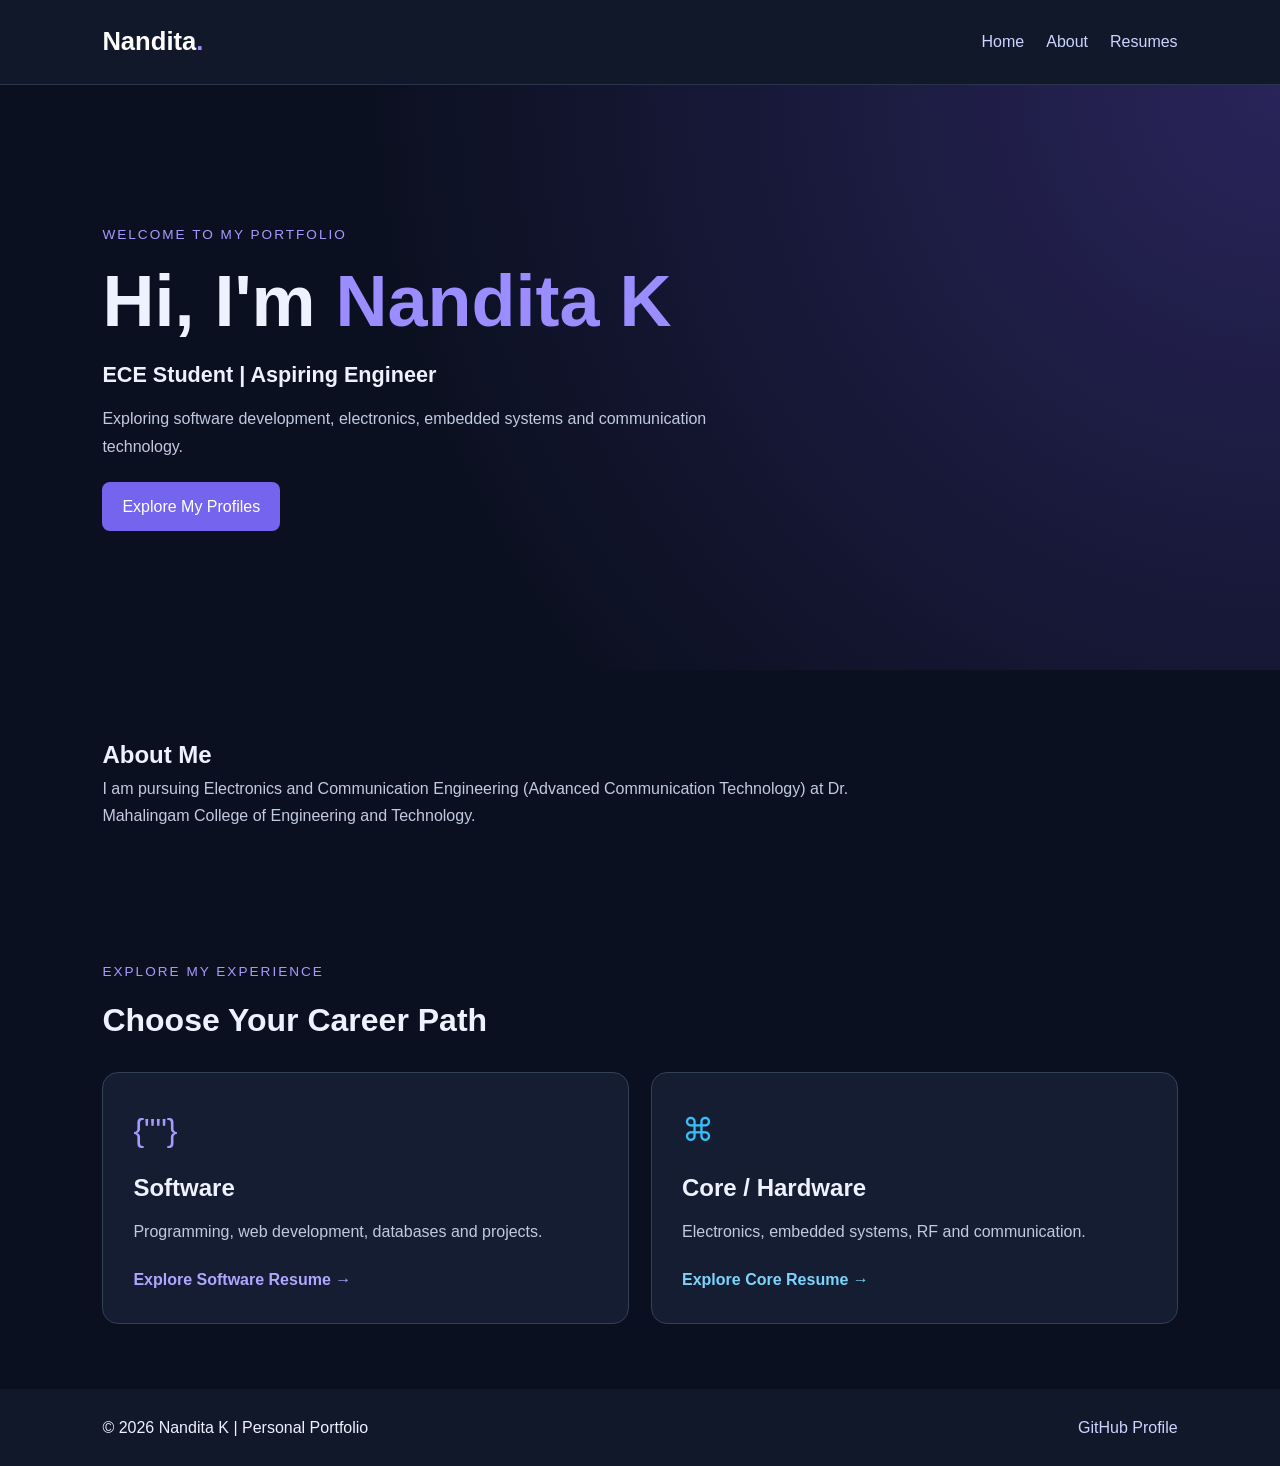
==== index.html @ a0652b92 "Add personal portfolio website" ====
<!DOCTYPE html>
<html lang="en">
<head>
    <meta charset="UTF-8">
    <meta name="viewport" content="width=device-width, initial-scale=1.0">
    <title>Nandita K | Portfolio</title>
    <link rel="stylesheet" href="style.css">
</head>
<body>
    <header class="navbar">
        <a class="logo" href="index.html">Nandita<span>.</span></a>
        <nav>
            <a href="#home">Home</a>
            <a href="#about">About</a>
            <a href="#career">Resumes</a>
        </nav>
    </header>

    <main>
        <section class="hero" id="home">
            <p class="eyebrow">WELCOME TO MY PORTFOLIO</p>
            <h1>Hi, I'm <span>Nandita K</span></h1>
            <h2>ECE Student | Aspiring Engineer</h2>
            <p>
                Exploring software development, electronics,
                embedded systems and communication technology.
            </p>
            <a class="button" href="#career">Explore My Profiles</a>
        </section>

        <section id="about">
            <h2>About Me</h2>
            <p>
                I am pursuing Electronics and Communication Engineering
                (Advanced Communication Technology) at Dr. Mahalingam
                College of Engineering and Technology.
            </p>
        </section>

        <section id="career">
            <p class="eyebrow">EXPLORE MY EXPERIENCE</p>
            <h2>Choose Your Career Path</h2>

            <div class="career-grid">
                <a class="career-card software"
                   href="resumes/software-resume.html">
                    <span class="card-icon">{"</>"}</span>
                    <h3>Software</h3>
                    <p>Programming, web development, databases and projects.</p>
                    <span class="card-link">Explore Software Resume →</span>
                </a>

                <a class="career-card hardware"
                   href="resumes/core-resume.html">
                    <span class="card-icon">⌘</span>
                    <h3>Core / Hardware</h3>
                    <p>Electronics, embedded systems, RF and communication.</p>
                    <span class="card-link">Explore Core Resume →</span>
                </a>
            </div>
        </section>
    </main>

    <footer>
        <p>© 2026 Nandita K | Personal Portfolio</p>
        <a href="https://github.com/Nanditakaruppusamy">
            GitHub Profile
        </a>
    </footer>

    <script src="script.js"></script>
</body>
</html>
---- style.css ----
* {
    margin: 0;
    padding: 0;
    box-sizing: border-box;
}

html {
    scroll-behavior: smooth;
}

body {
    font-family: Arial, sans-serif;
    background: #0b1020;
    color: #eef2ff;
    line-height: 1.7;
}

.navbar {
    display: flex;
    align-items: center;
    justify-content: space-between;
    flex-wrap: wrap;
    gap: 16px;
    padding: 20px 8%;
    background: #11182a;
    border-bottom: 1px solid #29344d;
}

.logo {
    font-size: 1.6rem;
    font-weight: bold;
    color: white;
    text-decoration: none;
}

.logo span, .hero h1 span {
    color: #9b8cff;
}

nav {
    display: flex;
    gap: 22px;
    flex-wrap: wrap;
}

nav a, footer a {
    color: #cbd5ff;
    text-decoration: none;
}

nav a:hover, footer a:hover {
    color: #a69aff;
}

section {
    padding: 65px 8%;
    scroll-margin-top: 20px;
}

.hero {
    min-height: 65vh;
    display: flex;
    flex-direction: column;
    align-items: flex-start;
    justify-content: center;
    background: radial-gradient(circle at top right, #29245a, #0b1020 65%);
}

.eyebrow {
    color: #a69aff;
    letter-spacing: 2px;
    font-size: 0.85rem;
}

.hero h1 {
    font-size: clamp(2.6rem, 7vw, 4.5rem);
    line-height: 1.2;
    margin: 12px 0;
}

.hero h2 {
    font-size: 1.35rem;
    margin-bottom: 12px;
}

.hero p:not(.eyebrow) {
    max-width: 650px;
    color: #c1cbe0;
}

.button {
    display: inline-block;
    margin-top: 22px;
    padding: 11px 20px;
    border-radius: 8px;
    background: #7564ed;
    color: white;
    text-decoration: none;
}

#about > p {
    max-width: 750px;
    color: #c1cbe0;
}

#career > h2 {
    font-size: 2rem;
    margin: 10px 0 25px;
}

.career-grid {
    display: grid;
    grid-template-columns: repeat(2, minmax(0, 1fr));
    gap: 22px;
}

.career-card {
    display: block;
    padding: 30px;
    background: #141d32;
    border: 1px solid #334155;
    border-radius: 16px;
    text-decoration: none;
    color: #eef2ff;
    transition: transform 0.2s, border-color 0.2s;
}

.career-card:hover {
    transform: translateY(-5px);
}

.software:hover {
    border-color: #9b8cff;
}

.hardware:hover {
    border-color: #38bdf8;
}

.card-icon {
    font-size: 2rem;
    color: #a69aff;
}

.hardware .card-icon {
    color: #38bdf8;
}

.career-card h3 {
    font-size: 1.5rem;
    margin: 10px 0;
}

.career-card p {
    color: #c1cbe0;
    margin-bottom: 20px;
}

.card-link {
    color: #b1a6ff;
    font-weight: bold;
}

.hardware .card-link {
    color: #7dd3fc;
}

footer {
    padding: 25px 8%;
    display: flex;
    justify-content: space-between;
    flex-wrap: wrap;
    gap: 12px;
    background: #11182a;
}

@media (max-width: 650px) {
    .career-grid {
        grid-template-columns: 1fr;
    }

    section {
        padding: 45px 6%;
    }
}


.resume {
    max-width: 1000px;
    margin: auto;
}

.resume-header {
    text-align: center;
    border-bottom: 1px solid #334155;
}

.resume-header h1 {
    font-size: clamp(2.4rem, 5vw, 3.5rem);
    margin: 12px 0;
}

.resume-header a {
    color: #a69aff;
}

.resume section > h2 {
    margin-bottom: 18px;
}

.resume-card {
    padding: 22px;
    margin: 15px 0;
    background: #141d32;
    border: 1px solid #334155;
    border-radius: 12px;
}

.resume-card h3 {
    color: #b1a6ff;
    margin-bottom: 8px;
}

.resume ul {
    padding-left: 24px;
}

.resume li {
    margin-bottom: 8px;
}

@media print {
    body {
        background: white;
        color: black;
    }

    .navbar,
    .resume button {
        display: none;
    }

    .resume-card {
        background: white;
        color: black;
        border: 1px solid #ccc;
        break-inside: avoid;
    }

    .resume-card h3,
    .resume-header a {
        color: black;
    }

    .resume section {
        padding: 18px 0;
    }
}
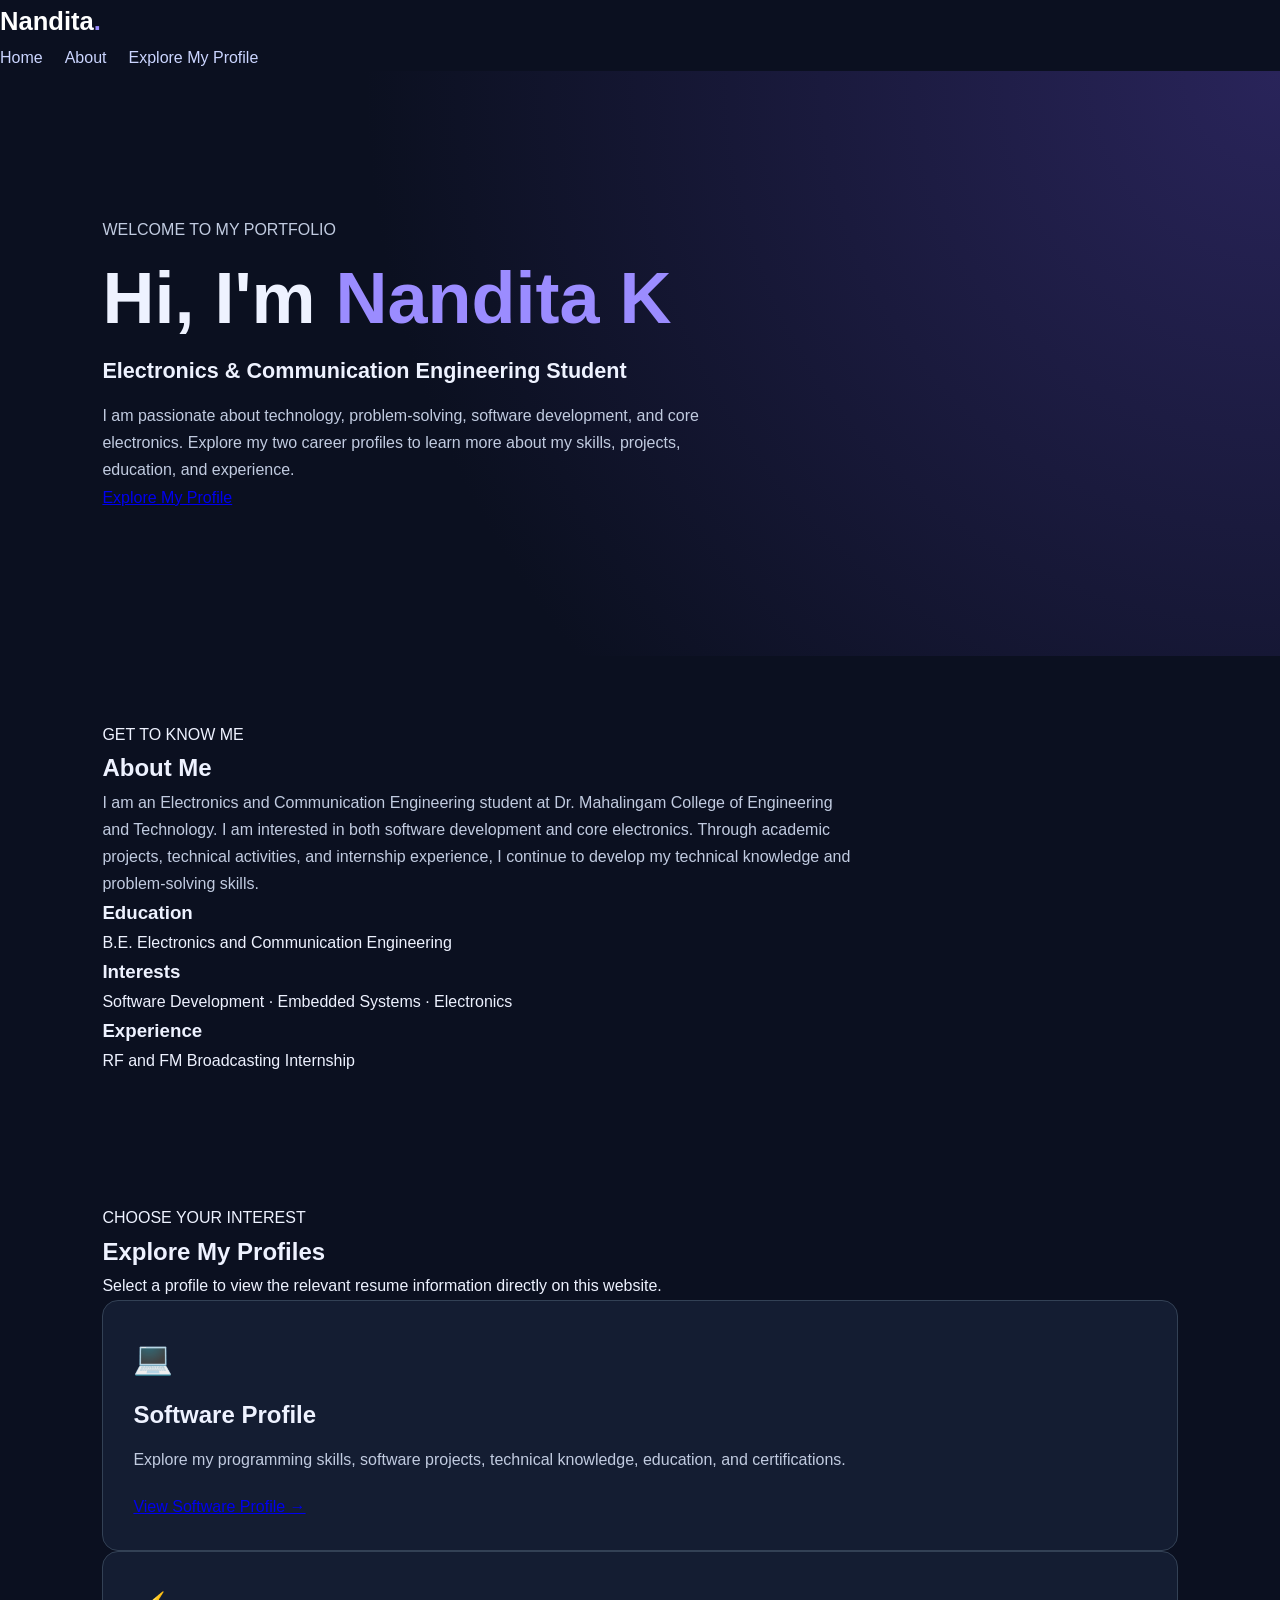
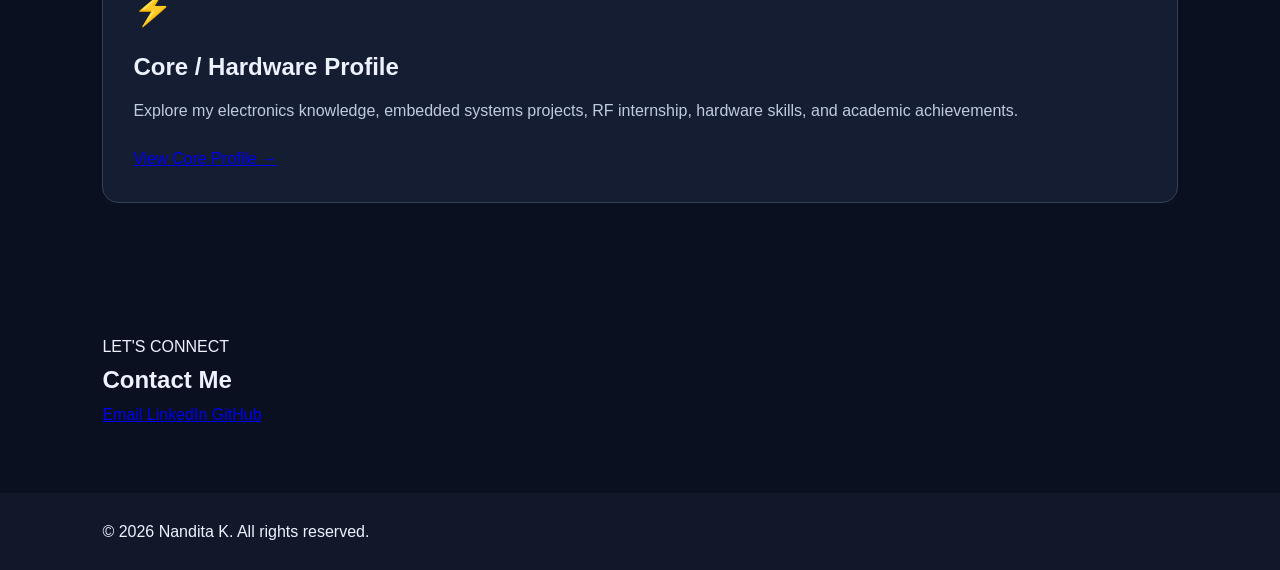
==== commit 89642766: "Complete portfolio and resume pages" ====
--- a/index.html
+++ b/index.html
@@ -4,71 +4,162 @@
 <head>
     <meta charset="UTF-8">
     <meta name="viewport" content="width=device-width, initial-scale=1.0">
-    <title>Nandita K | Portfolio</title>
+    <meta name="description" content="Nandita K's personal portfolio showcasing software development and core electronics skills, projects, and experience.">
+    <title>Nandita K | Personal Portfolio</title>
     <link rel="stylesheet" href="style.css">
 </head>
+
 <body>
-    <header class="navbar">
-        <a class="logo" href="index.html">Nandita<span>.</span></a>
+    <header class="header">
+        <a href="index.html" class="logo">Nandita<span>.</span></a>
+
         <nav>
             <a href="#home">Home</a>
             <a href="#about">About</a>
-            <a href="#career">Resumes</a>
+            <a href="#career">Explore My Profile</a>
         </nav>
     </header>
 
     <main>
+        <!-- HOME SECTION -->
         <section class="hero" id="home">
-            <p class="eyebrow">WELCOME TO MY PORTFOLIO</p>
-            <h1>Hi, I'm <span>Nandita K</span></h1>
-            <h2>ECE Student | Aspiring Engineer</h2>
-            <p>
-                Exploring software development, electronics,
-                embedded systems and communication technology.
-            </p>
-            <a class="button" href="#career">Explore My Profiles</a>
+            <div class="hero-content">
+                <p class="intro">WELCOME TO MY PORTFOLIO</p>
+
+                <h1>Hi, I'm <span>Nandita K</span></h1>
+
+                <h2>Electronics & Communication Engineering Student</h2>
+
+                <p class="hero-description">
+                    I am passionate about technology, problem-solving,
+                    software development, and core electronics.
+                    Explore my two career profiles to learn more about
+                    my skills, projects, education, and experience.
+                </p>
+
+                <a href="#career" class="btn">Explore My Profile</a>
+            </div>
         </section>
 
-        <section id="about">
-            <h2>About Me</h2>
-            <p>
-                I am pursuing Electronics and Communication Engineering
-                (Advanced Communication Technology) at Dr. Mahalingam
-                College of Engineering and Technology.
+        <!-- ABOUT SECTION -->
+        <section class="about section" id="about">
+            <div class="section-heading">
+                <p class="intro">GET TO KNOW ME</p>
+                <h2>About Me</h2>
+            </div>
+
+            <p class="about-text">
+                I am an Electronics and Communication Engineering
+                student at Dr. Mahalingam College of Engineering
+                and Technology. I am interested in both software
+                development and core electronics. Through academic
+                projects, technical activities, and internship
+                experience, I continue to develop my technical
+                knowledge and problem-solving skills.
             </p>
+
+            <div class="quick-info">
+                <div class="info-card">
+                    <h3>Education</h3>
+                    <p>B.E. Electronics and Communication Engineering</p>
+                </div>
+
+                <div class="info-card">
+                    <h3>Interests</h3>
+                    <p>Software Development · Embedded Systems · Electronics</p>
+                </div>
+
+                <div class="info-card">
+                    <h3>Experience</h3>
+                    <p>RF and FM Broadcasting Internship</p>
+                </div>
+            </div>
         </section>
 
-        <section id="career">
-            <p class="eyebrow">EXPLORE MY EXPERIENCE</p>
-            <h2>Choose Your Career Path</h2>
+        <!-- CAREER OPTIONS -->
+        <section class="career section" id="career">
+            <div class="section-heading">
+                <p class="intro">CHOOSE YOUR INTEREST</p>
+                <h2>Explore My Profiles</h2>
+                <p>
+                    Select a profile to view the relevant resume
+                    information directly on this website.
+                </p>
+            </div>
 
-            <div class="career-grid">
-                <a class="career-card software"
-                   href="resumes/software-resume.html">
-                    <span class="card-icon">{"</>"}</span>
-                    <h3>Software</h3>
-                    <p>Programming, web development, databases and projects.</p>
-                    <span class="card-link">Explore Software Resume →</span>
+            <div class="career-container">
+                <!-- SOFTWARE PROFILE -->
+                <article class="career-card">
+                    <div class="card-icon" aria-hidden="true">💻</div>
+
+                    <h3>Software Profile</h3>
+
+                    <p>
+                        Explore my programming skills, software
+                        projects, technical knowledge, education,
+                        and certifications.
+                    </p>
+
+                    <a href="software.html" class="btn">
+                        View Software Profile →
+                    </a>
+                </article>
+
+                <!-- CORE / HARDWARE PROFILE -->
+                <article class="career-card">
+                    <div class="card-icon" aria-hidden="true">⚡</div>
+
+                    <h3>Core / Hardware Profile</h3>
+
+                    <p>
+                        Explore my electronics knowledge, embedded
+                        systems projects, RF internship, hardware
+                        skills, and academic achievements.
+                    </p>
+
+                    <a href="core.html" class="btn">
+                        View Core Profile →
+                    </a>
+                </article>
+            </div>
+        </section>
+
+        <!-- CONTACT SECTION -->
+        <section class="contact section" id="contact">
+            <div class="section-heading">
+                <p class="intro">LET'S CONNECT</p>
+                <h2>Contact Me</h2>
+            </div>
+
+            <div class="contact-links">
+                <a href="mailto:nanditanandita1626@gmail.com">
+                    Email
                 </a>
 
-                <a class="career-card hardware"
-                   href="resumes/core-resume.html">
-                    <span class="card-icon">⌘</span>
-                    <h3>Core / Hardware</h3>
-                    <p>Electronics, embedded systems, RF and communication.</p>
-                    <span class="card-link">Explore Core Resume →</span>
+                <a href="https://www.linkedin.com/in/nandita16"
+                   target="_blank"
+                   rel="noopener noreferrer">
+                    LinkedIn
+                </a>
+
+                <a href="https://github.com/Nanditakaruppusamy"
+                   target="_blank"
+                   rel="noopener noreferrer">
+                    GitHub
                 </a>
             </div>
         </section>
     </main>
 
-    <footer>
-        <p>© 2026 Nandita K | Personal Portfolio</p>
-        <a href="https://github.com/Nanditakaruppusamy">
-            GitHub Profile
-        </a>
+    <footer class="footer">
+        <p>© <span id="year"></span> Nandita K. All rights reserved.</p>
     </footer>
 
     <script src="script.js"></script>
+
+    <script>
+        document.getElementById("year").textContent =
+            new Date().getFullYear();
+    </script>
 </body>
 </html>
